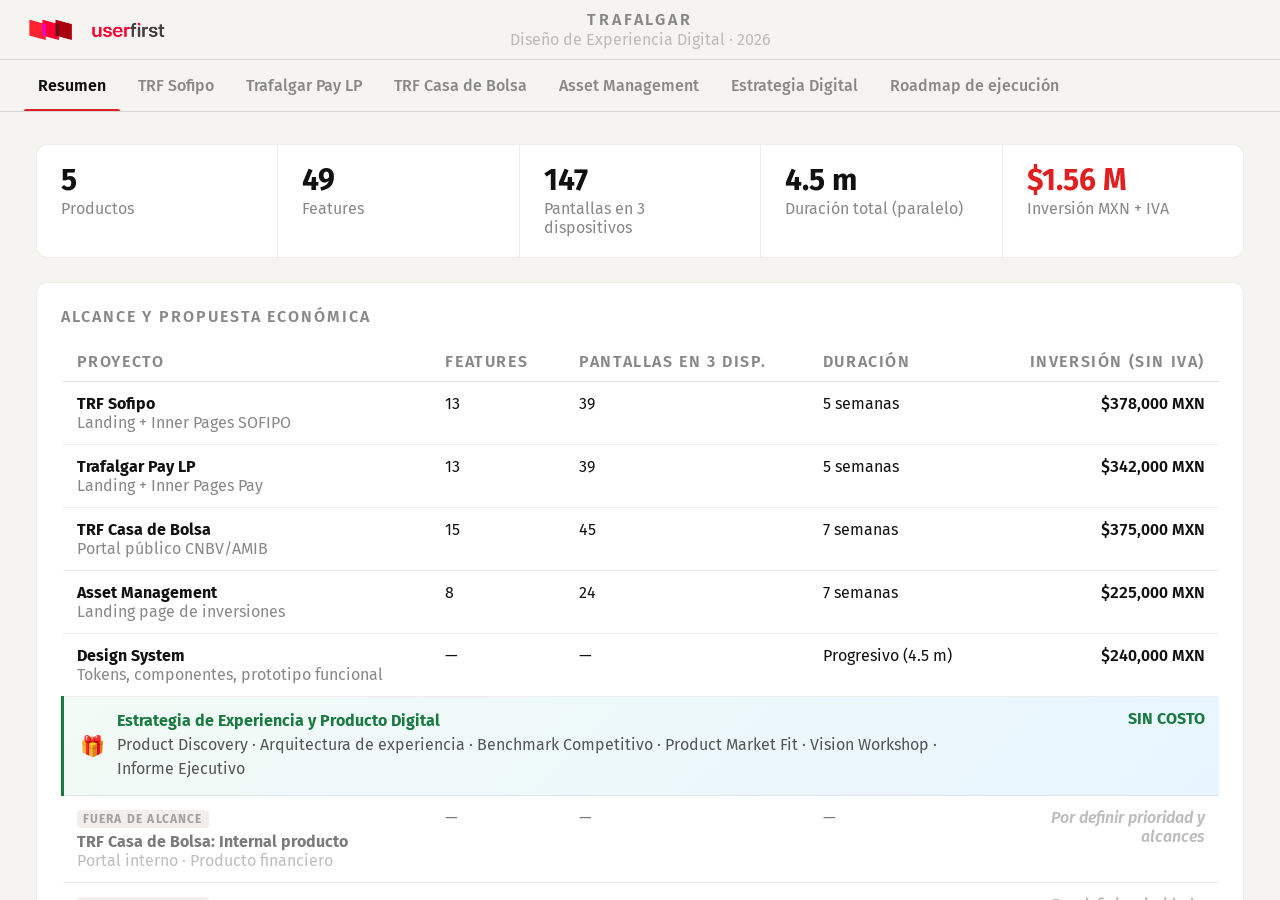
==== trafalgar/financial-proposal/proposal.html @ 9f77f856 "change the name" ====
<!DOCTYPE html>
<html lang="es">
<head>
<meta charset="UTF-8">
<meta name="viewport" content="width=device-width, initial-scale=1.0">
<title>Trafalgar · Diseño de Experiencia Digital · UserFirst Studio</title>
<link rel="preconnect" href="https://fonts.googleapis.com">
<link rel="preconnect" href="https://fonts.gstatic.com" crossorigin>
<link href="https://fonts.googleapis.com/css2?family=Fira+Sans:ital,wght@0,200;0,300;0,400;0,500;0,600;0,700;0,800;0,900;1,400;1,600&display=swap" rel="stylesheet">
<style>
:root {
  --bg:      #F5F4F1;
  --bg2:     #FFFFFF;
  --bg3:     #EDECEA;
  --bg4:     #E4E2DF;
  --border:  rgba(0,0,0,0.07);
  --border2: rgba(0,0,0,0.13);
  --ink:     #111111;
  --muted:   #555555;
  --subtle:  #888888;
  --hint:    #BBBBBB;
  --accent:  #E02020;
  --red:     #D81C1C;
  --amber:   #C97000;
  --blue:    #1B6FD8;
  --green:   #1A9148;
  --purple:  #6040CC;
  --font:    'Fira Sans', sans-serif;
  --nav-h:   60px;
  --tab-h:   52px;
  --fs-note:  16px;
  --fs-label: 16px;
  --fs-sm:    16px;
  --fs-body:  16px;
  --fs-card:  30px;
  --fs-stat:  38px;
  --fs-hl:    38px;
}
*,*::before,*::after{box-sizing:border-box;margin:0;padding:0}
html,body{width:100%;height:100%;overflow:hidden;background:var(--bg);color:var(--ink);font-family:var(--font);-webkit-font-smoothing:antialiased}

/* SHELL */
.shell{display:grid;grid-template-rows:var(--nav-h) var(--tab-h) 1fr;height:100vh;width:100vw}

/* NAVBAR */
.navbar{display:flex;align-items:center;justify-content:space-between;padding:0 28px;background:var(--bg);border-bottom:.5px solid var(--border2);position:relative;z-index:20}
.nav-logo{display:flex;align-items:center;text-decoration:none;height:100%}
.logo-img{height:24px;width:auto;display:block;object-fit:contain}
.nav-center{position:absolute;left:50%;transform:translateX(-50%);text-align:center}
.nav-client{font-size:var(--fs-sm);font-weight:600;letter-spacing:.18em;text-transform:uppercase;color:var(--subtle)}
.nav-doc{font-size:var(--fs-note);color:var(--hint);margin-top:1px}
.nav-right{display:flex;align-items:center;gap:12px}

/* VISTA TOGGLE */
.vista-toggle{display:flex;align-items:center;gap:8px;font-size:var(--fs-note);color:var(--subtle)}
.toggle-track{width:36px;height:20px;border-radius:10px;background:var(--bg4);border:1px solid var(--border2);cursor:pointer;position:relative;transition:background .2s}
.toggle-track.on{background:var(--accent)}
.toggle-knob{position:absolute;top:2px;left:2px;width:14px;height:14px;border-radius:50%;background:#fff;transition:left .2s;box-shadow:0 1px 3px rgba(0,0,0,.2)}
.toggle-track.on .toggle-knob{left:18px}
.vista-label{font-size:var(--fs-note);font-weight:500}

/* TABBAR */
.tabbar{display:flex;align-items:center;padding:0 24px;background:var(--bg);border-bottom:.5px solid var(--border2);position:relative;z-index:10;gap:4px}
.tab{background:none;border:none;padding:0 14px;height:var(--tab-h);font-family:var(--font);font-size:var(--fs-sm);font-weight:500;color:var(--subtle);cursor:pointer;position:relative;white-space:nowrap;transition:color .15s}
.tab:hover{color:var(--ink)}
.tab.active{color:var(--ink);font-weight:600}
.tab-indicator{position:absolute;bottom:0;height:2px;background:var(--accent);border-radius:2px 2px 0 0;transition:left .22s cubic-bezier(.4,0,.2,1),width .22s cubic-bezier(.4,0,.2,1)}

/* CONTENT AREA */
.content{overflow:hidden;position:relative}
.panels-track{display:flex;height:100%;transition:transform .28s cubic-bezier(.4,0,.2,1)}
.panel{min-width:100vw;height:100%;overflow-y:auto;padding:32px 36px 64px}

/* CARDS */
.c{background:var(--bg2);border:1px solid var(--border);border-radius:12px;padding:24px}
.c+.c{margin-top:16px}
.c-head{font-size:var(--fs-note);font-weight:600;letter-spacing:.12em;text-transform:uppercase;color:var(--subtle);margin-bottom:16px}
.c-title{font-size:22px;font-weight:700;color:var(--ink);margin-bottom:4px}
.c-sub{font-size:var(--fs-sm);color:var(--muted)}

/* GRIDS */
.g2{display:grid;grid-template-columns:1fr 1fr;gap:16px}
.g3{display:grid;grid-template-columns:repeat(3,1fr);gap:16px}
.g4{display:grid;grid-template-columns:repeat(4,1fr);gap:16px}
.g5{display:grid;grid-template-columns:repeat(5,1fr);gap:16px}

/* STAT STRIP */
.stat-strip{display:flex;gap:0;background:var(--bg2);border:1px solid var(--border);border-radius:12px;overflow:hidden;margin-bottom:24px}
.stat{flex:1;padding:20px 24px;border-right:1px solid var(--border)}
.stat:last-child{border-right:none}
.stat-val{font-size:var(--fs-card);font-weight:700;color:var(--ink);line-height:1}
.stat-val.accent{color:var(--accent)}
.stat-lbl{font-size:var(--fs-note);color:var(--subtle);margin-top:4px}

/* SECTION TITLE */
.section-title{font-size:20px;font-weight:700;color:var(--ink);margin-bottom:16px;padding-bottom:10px;border-bottom:1px solid var(--border)}
.section-sub{font-size:var(--fs-sm);color:var(--muted);margin-top:-10px;margin-bottom:16px}

/* TABLE */
.htable{width:100%;border-collapse:collapse;font-size:var(--fs-sm)}
.htable th{font-size:var(--fs-label);font-weight:600;letter-spacing:.1em;text-transform:uppercase;color:var(--subtle);padding:10px 14px;text-align:left;border-bottom:1px solid var(--border2)}
.htable td{padding:12px 14px;border-bottom:1px solid var(--border);vertical-align:top}
.htable tr:last-child td{border-bottom:none}
.htable tr:hover td{background:var(--bg3)}
.htable .num{text-align:right;font-variant-numeric:tabular-nums;font-weight:600}
.htable .total td{font-weight:700;background:var(--bg3);border-top:2px solid var(--border2)}
.htable .total td:first-child{border-radius:0 0 0 8px}
.htable .total td:last-child{border-radius:0 0 8px 0}

/* BADGE */
.badge{display:inline-block;font-size:var(--fs-label);font-weight:600;letter-spacing:.08em;text-transform:uppercase;padding:3px 8px;border-radius:4px;background:var(--bg3);color:var(--muted)}
.badge.green{background:#E6F4EC;color:var(--green)}
.badge.blue{background:#E6F0FB;color:var(--blue)}
.badge.amber{background:#FDF3E3;color:var(--amber)}
.badge.red{background:#FDECEA;color:var(--red)}
.badge.purple{background:#EEEAFF;color:var(--purple)}

/* PILL LIST */
.pill-list{display:flex;flex-wrap:wrap;gap:8px;margin-top:12px}
.pill{font-size:var(--fs-note);padding:4px 10px;border-radius:20px;background:var(--bg3);color:var(--muted);border:1px solid var(--border)}

/* GANTT */
.gantt-wrap{margin-top:8px;overflow-x:auto}
.gantt-grid{display:grid;gap:0}
.gantt-head{display:flex;border-bottom:1px solid var(--border2);margin-bottom:0}
.gantt-head-label{font-size:var(--fs-label);font-weight:600;letter-spacing:.1em;text-transform:uppercase;color:var(--subtle);padding:8px 0;text-align:center;border-right:1px solid var(--border)}
.gantt-head-label:last-child{border-right:none}
.gantt-row{display:flex;align-items:center;border-bottom:1px solid var(--border);min-height:44px}
.gantt-row:last-child{border-bottom:none}
.gantt-row-label{font-size:var(--fs-sm);font-weight:500;color:var(--ink);padding:8px 12px 8px 0;white-space:nowrap;min-width:180px}
.gantt-row-sub{font-size:var(--fs-note);color:var(--subtle)}
.gantt-cells{display:flex;flex:1}
.gantt-cell{flex:1;padding:6px 4px;border-right:1px solid var(--border);position:relative;min-height:44px}
.gantt-cell:last-child{border-right:none}
.gbar{border-radius:6px;height:24px;display:flex;align-items:center;padding:0 8px;font-size:var(--fs-note);font-weight:600;color:#fff;white-space:nowrap;overflow:hidden;text-overflow:ellipsis}
.gbar.sofipo{background:var(--blue)}
.gbar.casa{background:var(--purple)}
.gbar.am{background:var(--green)}
.gbar.pay{background:var(--amber)}
.gbar.ds{background:var(--accent)}

/* SCOPE TABLE */
.scope-section{margin-bottom:20px}
.scope-section h4{font-size:var(--fs-note);font-weight:600;letter-spacing:.1em;text-transform:uppercase;color:var(--subtle);margin-bottom:8px}
.scope-item{display:flex;align-items:flex-start;gap:8px;font-size:var(--fs-sm);padding:6px 0;border-bottom:1px solid var(--border)}
.scope-item:last-child{border-bottom:none}
.scope-dot{width:6px;height:6px;border-radius:50%;background:var(--hint);margin-top:6px;flex-shrink:0}
.scope-dot.in{background:var(--green)}
.scope-dot.out{background:var(--red)}

/* INTERNAL ONLY */
.internal-only{display:none}
body.internal .internal-only{display:block}
body.internal .client-only{display:none}
.client-only{display:block}

/* DIVIDER */
.divider{height:1px;background:var(--border);margin:24px 0}

/* PERSON TABLE */
.person-table{width:100%;border-collapse:collapse;font-size:var(--fs-sm)}
.person-table th{font-size:var(--fs-label);font-weight:600;letter-spacing:.1em;text-transform:uppercase;color:var(--subtle);padding:8px 12px;text-align:center;border-bottom:1px solid var(--border2);background:var(--bg3)}
.person-table th:first-child{text-align:left}
.person-table td{padding:10px 12px;border-bottom:1px solid var(--border);text-align:center;vertical-align:middle}
.person-table td:first-child{text-align:left;font-weight:500}
.person-table tr:last-child td{border-bottom:none;font-weight:700;background:var(--bg3)}
.pct{font-size:var(--fs-note);color:var(--subtle)}
.cost-cell{font-weight:600;color:var(--ink)}

/* INFO CARDS */
.info-row{display:flex;gap:12px;margin-bottom:12px;flex-wrap:wrap}
.info-card{flex:1;min-width:140px;background:var(--bg3);border-radius:8px;padding:14px 16px}
.info-card-lbl{font-size:var(--fs-label);font-weight:600;letter-spacing:.1em;text-transform:uppercase;color:var(--subtle);margin-bottom:4px}
.info-card-val{font-size:16px;font-weight:700;color:var(--ink)}
.info-card-val.accent{color:var(--accent)}

/* TAG */
.tag{display:inline-flex;align-items:center;gap:4px;font-size:var(--fs-note);padding:2px 8px;border-radius:4px;background:var(--bg3);color:var(--muted);font-weight:500}

/* INTERNAL CARD ACCENT */
.int-card{background:var(--bg2);border:1.5px solid rgba(224,32,32,.15);border-radius:12px;padding:24px}
.int-card-head{font-size:var(--fs-note);font-weight:600;letter-spacing:.1em;text-transform:uppercase;color:var(--accent);margin-bottom:16px;display:flex;align-items:center;gap:6px}
.int-badge{background:var(--accent);color:#fff;font-size:var(--fs-label);font-weight:700;padding:2px 7px;border-radius:4px;letter-spacing:.08em}

/* METHODOLOGY */
.method-step{display:flex;gap:16px;margin-bottom:24px}
.step-num{width:32px;height:32px;border-radius:50%;background:var(--accent);color:#fff;font-size:var(--fs-sm);font-weight:700;display:flex;align-items:center;justify-content:center;flex-shrink:0;margin-top:2px}
.step-body h4{font-size:16px;font-weight:700;color:var(--ink);margin-bottom:4px}
.step-body p{font-size:var(--fs-sm);color:var(--muted);line-height:1.6}

/* LEYENDA */
.leyenda{display:flex;gap:16px;flex-wrap:wrap;margin-top:12px}
.ley-item{display:flex;align-items:center;gap:6px;font-size:var(--fs-note);color:var(--muted)}
.ley-dot{width:12px;height:12px;border-radius:3px}



/* EXPANDABLE PROJECT ROW */
.proj-row-wrap { border-bottom:1px solid var(--border); }
.proj-row-wrap:last-of-type { border-bottom:none; }
.proj-row { display:flex; align-items:center; min-height:52px; cursor:pointer; transition:background .15s; }
.proj-row:hover { background:rgba(0,0,0,.02); }
.proj-toggle-icon { font-size:9px; color:var(--hint); transition:transform .2s; flex-shrink:0; margin-right:6px; }
.proj-row.open .proj-toggle-icon { transform:rotate(90deg); color:var(--subtle); }
.proj-expand { display:none; background:var(--bg2); border-top:1px solid var(--border2); padding:20px 20px 20px 0; }
.proj-expand.open { display:block; }

/* DEEP DIVE COLLAPSIBLE */
.deepdive-toggle {
  display:flex; align-items:center; gap:10px; cursor:pointer;
  padding:14px 18px; background:var(--bg3); border:1px solid var(--border2);
  border-radius:10px; font-size:var(--fs-sm); font-weight:600; color:var(--ink);
  list-style:none; user-select:none; transition:background .15s;
}
.deepdive-toggle:hover { background:var(--bg4); }
.deepdive-toggle::marker, .deepdive-toggle::-webkit-details-marker { display:none; }
details.deepdive[open] .deepdive-toggle { border-radius:10px 10px 0 0; border-bottom:none; background:var(--bg4); }
.deepdive-arrow { font-size:10px; color:var(--subtle); transition:transform .2s; }
details.deepdive[open] .deepdive-arrow { transform:rotate(90deg); }
.deepdive-body {
  background:var(--bg3); border:1px solid var(--border2); border-top:none;
  border-radius:0 0 10px 10px; padding:24px;
}

/* MINI GANTT DARK */
.mg-wrap { font-family: var(--font); }
.mg-header { display:flex; margin-left:200px; margin-bottom:0; border-bottom:1px solid var(--border2); }
.mg-hcol { flex:1; text-align:center; font-size:10px; font-weight:600; letter-spacing:.12em;
  text-transform:uppercase; color:var(--subtle); padding:6px 0; border-right:1px solid var(--border); }
.mg-hcol:last-child { border-right:none; }
.mg-row { display:flex; align-items:center; min-height:46px; border-bottom:1px solid var(--border); }
.mg-row:last-child { border-bottom:none; }
.mg-label { width:200px; flex-shrink:0; padding:0 16px 0 0; }
.mg-label-main { font-size:16px; font-weight:600; color:var(--ink); }
.mg-label-sub { font-size:14px; color:var(--subtle); margin-top:1px; }
.mg-cells { flex:1; position:relative; height:46px; }
.mgbar { position:absolute; top:50%; transform:translateY(-50%); height:26px;
  border-radius:6px; display:flex; align-items:center; padding:0 10px;
  font-size:14px; font-weight:600; white-space:nowrap; overflow:hidden; }
.mgbar.teal   { background:#26B5A8; color:#fff; }
.mgbar.purple { background:#7B5EA7; color:#fff; }
.mgbar.amber  { background:#C97000; color:#fff; }
.mgbar.green  { background:#1A9148; color:#fff; }

.mg-note { font-size:16px; color:var(--subtle); margin-top:16px; line-height:1.6; }
.mg-note strong { color:var(--muted); }

/* RESPONSIVE adjustments */
@media(max-width:900px){.g4{grid-template-columns:repeat(2,1fr)}.g3{grid-template-columns:1fr 1fr}}

  .internal-only { display: none !important; }
  .client-only   { display: block !important; }
  .info-card-val.client-only { display: block !important; }
  .stat-val.accent.client-only { display: block !important; }
  .num.client-only { display: table-cell !important; }
</style>
</head>
<body>
<div class="shell">

<!-- NAVBAR -->
<nav class="navbar">
  <a class="nav-logo" href="https://www.userfirst.studio/" target="_blank">
    <img class="logo-img" src="[data-uri]" alt="UserFirst Studio">
  </a>
  <div class="nav-center">
    <div class="nav-client">TRAFALGAR</div>
    <div class="nav-doc">Diseño de Experiencia Digital · 2026</div>
  </div>
  <div class="nav-right">
    <div class="vista-toggle" style="display:none!important" onclick="toggleVista()">
      <span class="vista-label client-only" style="color:var(--subtle)">Vista Cliente</span>
      <span class="vista-label internal-only" style="color:var(--accent)">Vista Interna</span>
      <div class="toggle-track" id="vistaTrack">
        <div class="toggle-knob"></div>
      </div>
    </div>
  </div>
</nav>

<!-- TABBAR -->
<div class="tabbar" id="tabbar">
  <button class="tab active" onclick="goTo(0)">Resumen</button>
  <button class="tab" onclick="goTo(1)">TRF Sofipo</button>
  <button class="tab" onclick="goTo(2)">Trafalgar Pay LP</button>
  <button class="tab" onclick="goTo(3)">TRF Casa de Bolsa</button>
  <button class="tab" onclick="goTo(4)">Asset Management</button>
  <button class="tab" onclick="goTo(5)">Estrategia Digital</button>
  <button class="tab" onclick="goTo(5)">Roadmap de ejecución</button>
  <div class="tab-indicator" id="indicator"></div>
</div>

<!-- CONTENT -->
<div class="content">
<div class="panels-track" id="track">


<!-- ══════════════════════════════════════════════════════
     PANEL 0 — RESUMEN
══════════════════════════════════════════════════════ -->
<div class="panel" id="p0">

  <!-- STAT STRIP -->
  <div class="stat-strip">
    <div class="stat">
      <div class="stat-val">5</div>
      <div class="stat-lbl">Productos</div>
    </div>
    <div class="stat">
      <div class="stat-val">49</div>
      <div class="stat-lbl">Features</div>
    </div>
    <div class="stat">
      <div class="stat-val">147</div>
      <div class="stat-lbl">Pantallas en 3 dispositivos</div>
    </div>
    <div class="stat">
      <div class="stat-val">4.5 m</div>
      <div class="stat-lbl">Duración total (paralelo)</div>
    </div>
    <div class="stat">
      <div class="stat-val accent client-only">$1.56 M</div>
      <div class="stat-val accent internal-only">$1.27–1.56 M</div>
      <div class="stat-lbl">Inversión MXN + IVA</div>
    </div>
  </div>

  <!-- RESUMEN TABLE -->
  <div class="c">
    <div class="c-head">Alcance y Propuesta Económica</div>
    <table class="htable">
      <thead>
        <tr>
          <th>Proyecto</th>
          <th>Features</th>
          <th>Pantallas en 3 disp.</th>
          <th>Duración</th>
          <th class="num client-only">Inversión (sin IVA)</th>
          <th class="num internal-only">Rango Inversión (sin IVA)</th>
        </tr>
      </thead>
      <tbody>
        <tr>
          <td><strong>TRF Sofipo</strong><br><span style="font-size:var(--fs-note);color:var(--subtle)">Landing + Inner Pages SOFIPO</span></td>
          <td>13</td>
          <td>39</td>
          <td>5 semanas</td>
          <td class="num client-only">$378,000 MXN</td>
          <td class="num internal-only">$315,000 – $378,000 MXN</td>
        </tr>
        <tr>
          <td><strong>Trafalgar Pay LP</strong><br><span style="font-size:var(--fs-note);color:var(--subtle)">Landing + Inner Pages Pay</span></td>
          <td>13</td>
          <td>39</td>
          <td>5 semanas</td>
          <td class="num client-only">$342,000 MXN</td>
          <td class="num internal-only">$270,000 – $342,000 MXN</td>
        </tr>
        <tr>
          <td><strong>TRF Casa de Bolsa</strong><br><span style="font-size:var(--fs-note);color:var(--subtle)">Portal público CNBV/AMIB</span></td>
          <td>15</td>
          <td>45</td>
          <td>7 semanas</td>
          <td class="num client-only">$375,000 MXN</td>
          <td class="num internal-only">$300,000 – $375,000 MXN</td>
        </tr>
        <tr>
          <td><strong>Asset Management</strong><br><span style="font-size:var(--fs-note);color:var(--subtle)">Landing page de inversiones</span></td>
          <td>8</td>
          <td>24</td>
          <td>7 semanas</td>
          <td class="num client-only">$225,000 MXN</td>
          <td class="num internal-only">$180,000 – $225,000 MXN</td>
        </tr>
        <tr>
          <td><strong>Design System</strong><br><span style="font-size:var(--fs-note);color:var(--subtle)">Tokens, componentes, prototipo funcional</span></td>
          <td>—</td>
          <td>—</td>
          <td>Progresivo (4.5 m)</td>
          <td class="num client-only">$240,000 MXN</td>
          <td class="num internal-only">$200,000 – $240,000 MXN</td>
        </tr>
        <tr style="background:linear-gradient(135deg,#F2FBF5 0%,#E8F5FF 100%)">
          <td colspan="4" style="padding:14px 16px;border-left:3px solid #1A7A42">
            <div style="display:flex;align-items:center;gap:12px">
              <span style="font-size:20px;flex-shrink:0">🎁</span>
              <div>
                <div style="font-weight:700;font-size:var(--fs-sm);color:#1A7A42;margin-bottom:3px">Estrategia de Experiencia y Producto Digital</div>
                <div style="font-size:var(--fs-note);color:var(--muted);line-height:1.5">Product Discovery · Arquitectura de experiencia · Benchmark Competitivo · Product Market Fit · Vision Workshop · Informe Ejecutivo</div>
              </div>
            </div>
          </td>
          <td class="num client-only" style="color:#1A7A42;font-weight:700;font-size:var(--fs-sm);white-space:nowrap">SIN COSTO</td>
          <td class="num internal-only" style="color:#1A7A42;font-weight:700;font-size:var(--fs-sm)">Incluido</td>
        <tr style="opacity:.55">
          <td><span style="display:inline-block;font-size:12px;font-weight:700;letter-spacing:.1em;text-transform:uppercase;background:var(--bg4);color:var(--muted);border-radius:4px;padding:2px 6px;margin-bottom:4px">FUERA DE ALCANCE</span><br><strong>TRF Casa de Bolsa: Internal producto</strong><br><span style="font-size:var(--fs-note);color:var(--subtle)">Portal interno · Producto financiero</span></td>
          <td>—</td>
          <td>—</td>
          <td>—</td>
          <td class="num client-only"><span style="font-size:var(--fs-note);color:var(--subtle);font-style:italic">Por definir prioridad y alcances</span></td>
          <td class="num internal-only"><span style="font-size:var(--fs-note);color:var(--subtle);font-style:italic">Por definir prioridad y alcances</span></td>
        </tr>
        <tr style="opacity:.55">
          <td><span style="display:inline-block;font-size:12px;font-weight:700;letter-spacing:.1em;text-transform:uppercase;background:var(--bg4);color:var(--muted);border-radius:4px;padding:2px 6px;margin-bottom:4px">FUERA DE ALCANCE</span><br><strong>TRF Casa de Bolsa: Internal herramienta</strong><br><span style="font-size:var(--fs-note);color:var(--subtle)">Portal interno · Herramienta operativa</span></td>
          <td>—</td>
          <td>—</td>
          <td>—</td>
          <td class="num client-only"><span style="font-size:var(--fs-note);color:var(--subtle);font-style:italic">Por definir prioridad y alcances</span></td>
          <td class="num internal-only"><span style="font-size:var(--fs-note);color:var(--subtle);font-style:italic">Por definir prioridad y alcances</span></td>
        </tr>
        <tr style="opacity:.55">
          <td><span style="display:inline-block;font-size:12px;font-weight:700;letter-spacing:.1em;text-transform:uppercase;background:var(--bg4);color:var(--muted);border-radius:4px;padding:2px 6px;margin-bottom:4px">FUERA DE ALCANCE</span><br><strong>Onboarding: Empresas + PFAEs + PF</strong><br><span style="font-size:var(--fs-note);color:var(--subtle)">Flujos de alta digital</span></td>
          <td>—</td>
          <td>—</td>
          <td>—</td>
          <td class="num client-only"><span style="font-size:var(--fs-note);color:var(--subtle);font-style:italic">Por definir prioridad y alcances</span></td>
          <td class="num internal-only"><span style="font-size:var(--fs-note);color:var(--subtle);font-style:italic">Por definir prioridad y alcances</span></td>
        </tr>
        <tr style="opacity:.55">
          <td><span style="display:inline-block;font-size:12px;font-weight:700;letter-spacing:.1em;text-transform:uppercase;background:var(--bg4);color:var(--muted);border-radius:4px;padding:2px 6px;margin-bottom:4px">FUERA DE ALCANCE</span><br><strong>TRF App</strong><br><span style="font-size:var(--fs-note);color:var(--subtle)">Aplicación móvil Trafalgar</span></td>
          <td>—</td>
          <td>—</td>
          <td>—</td>
          <td class="num client-only"><span style="font-size:var(--fs-note);color:var(--subtle);font-style:italic">Por definir prioridad y alcances</span></td>
          <td class="num internal-only"><span style="font-size:var(--fs-note);color:var(--subtle);font-style:italic">Por definir prioridad y alcances</span></td>
        </tr>
        <tr style="opacity:.55">
          <td><span style="display:inline-block;font-size:12px;font-weight:700;letter-spacing:.1em;text-transform:uppercase;background:var(--bg4);color:var(--muted);border-radius:4px;padding:2px 6px;margin-bottom:4px">FUERA DE ALCANCE</span><br><strong>TRF OnlineBanking</strong><br><span style="font-size:var(--fs-note);color:var(--subtle)">Portal de banca en línea</span></td>
          <td>—</td>
          <td>—</td>
          <td>—</td>
          <td class="num client-only"><span style="font-size:var(--fs-note);color:var(--subtle);font-style:italic">Por definir prioridad y alcances</span></td>
          <td class="num internal-only"><span style="font-size:var(--fs-note);color:var(--subtle);font-style:italic">Por definir prioridad y alcances</span></td>
        </tr>
      </tbody>
      <tfoot>
        <tr class="total">
          <td>TOTAL</td>
          <td>49</td>
          <td>147</td>
          <td>4.5 meses</td>
          <td class="num client-only">$1,560,000 MXN + IVA</td>
          <td class="num internal-only">$1,265,000 – $1,560,000 MXN + IVA</td>
        </tr>
      </tfoot>
    </table>
  </div>

  <div class="divider"></div>
  <div class="g2" style="gap:16px">

    <!-- DENTRO DEL ALCANCE -->
    <div class="c">
      <div class="c-head">✓ Dentro del Alcance</div>
      <div class="scope-section">
        <div class="scope-item"><div class="scope-dot in"></div><div>Diseño UX/UI en Figma (Desktop, Tablet, Mobile en paralelo)</div></div>
        <div class="scope-item"><div class="scope-dot in"></div><div>Design System progresivo: tokens, átomos, moléculas, organismos</div></div>
        <div class="scope-item"><div class="scope-dot in"></div><div>Prototipo funcional HTML/Markdown de cada elemento del DS</div></div>
        <div class="scope-item"><div class="scope-dot in"></div><div>Archivos Figma de cada producto y componente</div></div>
        <div class="scope-item"><div class="scope-dot in"></div><div>Flujo directo a Hi-Fi (sin wireframes separados)</div></div>
        <div class="scope-item"><div class="scope-dot in"></div><div>Copy UX colaborativo — validación escrita por Trafalgar</div></div>
        <div class="scope-item"><div class="scope-dot in"></div><div>1 visita presencial semanal por proyecto activo</div></div>
        <div class="scope-item"><div class="scope-dot in"></div><div>Páginas regulatorias CNBV, CONDUSEF, AMIB, BMV, SEGOB</div></div>
      </div>
    </div>

    <!-- FUERA DEL ALCANCE -->
    <div class="c">
      <div class="c-head">✗ Fuera del Alcance</div>
      <div class="scope-section">
        <div class="scope-item"><div class="scope-dot out"></div><div>Desarrollo e implementación (sólo diseño)</div></div>
        <div class="scope-item"><div class="scope-dot out"></div><div>Apertura de cuenta Empresas / PF / PF con Actividad Empresarial</div></div>
        <div class="scope-item"><div class="scope-dot out"></div><div>TRF Pay — Banca Transaccional</div></div>
        <div class="scope-item"><div class="scope-dot out"></div><div>Plataformas de trading (CICasa en línea, CITradr)</div></div>
        <div class="scope-item"><div class="scope-dot out"></div><div>Producción y redacción de contenido legal definitivo</div></div>
        <div class="scope-item"><div class="scope-dot out"></div><div>Fotografía, ilustración o motion design</div></div>
        <div class="scope-item"><div class="scope-dot out"></div><div>Integración de sistemas o APIs</div></div>
        <div class="scope-item"><div class="scope-dot out"></div><div>Mantenimiento post-entrega</div></div>
      </div>
    </div>
  </div>

  
  <!-- NOTA IVA -->


  <div class="divider"></div>

  <!-- CONDICIONES COMERCIALES -->
  <div class="c">
    <div class="c-head">Condiciones Comerciales</div>
    <div class="g2" style="gap:16px">
      <div>
        <table class="htable">
          <tbody>
            <tr><td><strong>Facturación</strong></td><td>MXN + IVA 16%. Factura electrónica (CFDI).</td></tr>
            <tr><td><strong>Forma de pago</strong></td><td>30% al inicio del proyecto, 30% al concluir el segundo mes y 40% a la entrega final.</td></tr>
            <tr><td><strong>Vigencia</strong></td><td>Esta propuesta tiene vigencia de 30 días naturales.</td></tr>
            <tr><td><strong>Ajustes de alcance</strong></td><td>Cambios fuera del alcance definido se cotizan por separado mediante orden de cambio.</td></tr>
          </tbody>
        </table>
      </div>
      <div>
        <table class="htable">
          <tbody>
            <tr><td><strong>Copy UX</strong></td><td>Trafalgar valida y aprueba por escrito cada texto antes de finalizar el diseño.</td></tr>
            <tr><td><strong>Contenido legal</strong></td><td>Los textos regulatorios son responsabilidad del área legal de Trafalgar.</td></tr>
            <tr><td><strong>Revisiones</strong></td><td>Hasta 2 rondas de revisión por feature incluidas en el precio.</td></tr>
            <tr><td><strong>Propiedad</strong></td><td>Los archivos Figma y el Design System pasan a propiedad de Trafalgar en la entrega final.</td></tr>
          </tbody>
        </table>
      </div>
    </div>
  </div>

  <div class="divider"></div>

  <div class="section-title">Metodología de Diseño de Experiencia Digital</div>

  <div class="g2" style="gap:16px;margin-bottom:24px">
    <div>
      <div class="c" style="margin-bottom:16px">
        <div class="c-head">Enfoque General</div>
        <p style="font-size:var(--fs-sm);color:var(--muted);line-height:1.7;margin-bottom:12px">Trabajamos con un enfoque <strong>Mobile First</strong> y un modelo de diseño desfasado: se autoriza parcialmente Mobile para avanzar en paralelo con Tablet y Desktop sin bloquear el progreso del equipo.</p>
        <p style="font-size:var(--fs-sm);color:var(--muted);line-height:1.7">El <strong>Design System</strong> actúa como columna vertebral que garantiza coherencia visual y funcional entre todos los productos.</p>
      </div>
    </div>

    <div class="c">
      <div class="c-head">Proceso por Producto</div>
            <div style="margin-bottom:20px;padding:14px 20px;background:var(--ink);border-radius:10px;display:flex;align-items:center;gap:14px">
          <div style="font-size:24px;flex-shrink:0">🏢</div>
          <div>
            <div style="font-size:11px;font-weight:700;letter-spacing:.12em;text-transform:uppercase;color:rgba(255,255,255,.5);margin-bottom:3px">Modalidad de trabajo</div>
            <div style="font-size:var(--fs-sm);font-weight:600;color:#fff">80% remoto · 20% presencial en oficinas de Insitum</div>
          </div>
        </div>
      <div class="method-step">
        <div class="step-num">1</div>
        <div class="step-body">
          <h4>Discovery &amp; Kick-off</h4>
          <p>Reunión de alineación con Trafalgar. Revisión de contenido existente, regulación aplicable, referencias visuales y objetivos de negocio. Definición del alcance detallado.</p>
        </div>
      </div>
      <div class="method-step">
        <div class="step-num">2</div>
        <div class="step-body">
          <h4>Design System Base / Extensión</h4>
          <p>En TRF Sofipo se construyen los tokens fundacionales (color, tipografía, espaciado, grids). Cada producto posterior extiende el DS con sus componentes específicos.</p>
        </div>
      </div>
      <div class="method-step">
        <div class="step-num">3</div>
        <div class="step-body">
          <h4>Diseño Hi-Fi D+T+M en paralelo</h4>
          <p>Directo a alta fidelidad usando el DS. Desktop, Tablet y Mobile se desarrollan simultáneamente. La IA genera variantes y explora opciones de composición.</p>
        </div>
      </div>
      <div class="method-step">
        <div class="step-num">4</div>
        <div class="step-body">
          <h4>Revisión semanal presencial</h4>
          <p>Una visita por semana por proyecto activo. Validación de avances, feedback estructurado, alineación de copy UX (Trafalgar valida por escrito).</p>
        </div>
      </div>
      <div class="method-step">
        <div class="step-num">5</div>
        <div class="step-body">
          <h4>Entrega y Handoff</h4>
          <p>Archivos Figma organizados con componentes, variables y especificaciones. Prototipo navegable. Para el DS: prototipo funcional HTML/Markdown de cada elemento.</p>
        </div>
      </div>
    </div>
  </div>

</div><!-- /p0 -->


<!-- ══════════════════════════════════════════════════════
     PANEL 1 — TRF SOFIPO
══════════════════════════════════════════════════════ -->
<div class="panel" id="p1">

  <div class="info-row">
    <div class="info-card"><div class="info-card-lbl">Producto</div><div class="info-card-val">TRF Sofipo</div></div>
    <div class="info-card"><div class="info-card-lbl">Features</div><div class="info-card-val">13</div></div>
    <div class="info-card"><div class="info-card-lbl">Pantallas</div><div class="info-card-val">39 <span style="font-size:16px;font-weight:400;color:var(--subtle)">(D+T+M)</span></div></div>
    <div class="info-card"><div class="info-card-lbl">Duración</div><div class="info-card-val">5 semanas</div></div>
    <div class="info-card"><div class="info-card-lbl">Inversión</div><div class="info-card-val accent client-only">$378,000 MXN</div><div class="info-card-val internal-only" style="font-size:14px">$315K–$378K MXN</div></div>
  </div>

  <div style="display:grid;grid-template-columns:220px 1fr 1fr;gap:16px;margin-bottom:16px;align-items:start">
    <div class="c" style="padding:0;overflow:hidden;align-self:start">
      <div style="padding:10px 14px 8px;border-bottom:1px solid var(--border)">
        <div style="font-size:var(--fs-label);font-weight:700;letter-spacing:.1em;color:var(--accent)">MOCKUP HI-FI</div>
      </div>
      <div style="padding:12px">
        <img src="[data-uri]" style="width:100%;display:block;border-radius:8px;overflow:hidden" alt="TRF Sofipo – sitio actual"/>
        <div style="margin-top:8px;font-size:var(--fs-note);color:var(--subtle);text-align:center;line-height:1.4">Mockup Hi-Fi · sitio actual</div>
      </div>
    </div>
    <div class="c">
      
  <!-- ASSESSMENT Sofipo -->
  <div style="margin:24px 0 28px 0">
    <div class="c-head">Diagnóstico · Situación Actual</div>
    <div style="display:grid;grid-template-columns:1fr 1fr;gap:16px">
      <div style="background:#FFF6F6;border:1.5px solid #F5C0C0;border-radius:10px;padding:18px 20px">
        <div style="font-size:11px;font-weight:700;letter-spacing:.12em;text-transform:uppercase;color:#C42B2B;margin-bottom:12px">⚠ Problemas identificados</div>
        <ul style="margin:0;padding-left:18px;line-height:1.75;font-size:var(--fs-sm);color:var(--ink)"><li>Onboarding sin progresión visual — el usuario no sabe en qué paso está ni cuánto falta</li><li>Arquitectura de navegación plana — acciones clave (abrir cuenta, simular) sin jerarquía diferenciada</li><li>Copy institucional — lenguaje regulatorio sin traducción al beneficio concreto del usuario</li><li>Ausencia de estados de feedback — transacciones y carga sin indicadores visuales claros</li></ul>
      </div>
      <div style="background:#F2FBF5;border:1.5px solid #A8E0C0;border-radius:10px;padding:18px 20px">
        <div style="font-size:11px;font-weight:700;letter-spacing:.12em;text-transform:uppercase;color:#1A7A42;margin-bottom:12px">✓ Soluciones propuestas</div>
        <ul style="margin:0;padding-left:18px;line-height:1.75;font-size:var(--fs-sm);color:var(--ink)"><li>Onboarding progresivo con stepper visual y microcopy contextual por paso</li><li>Rediseño de jerarquía con CTAs primarios diferenciados y flujo de conversión optimizado</li><li>Tono conversacional y humano, con mensajes de beneficio concreto (no solo descripción de producto)</li><li>Sistema de estados: loading, éxito, error y vacío — con iconografía y color consistentes</li></ul>
      </div>
    </div>
  </div>
  <div class="c-head">Features incluidas</div>
      <table class="htable">
        <thead><tr><th>#</th><th>Feature / Pantalla</th><th>Tipo</th></tr></thead>
        <tbody>
          <tr><td>1</td><td>Home / Presentación Principal</td><td><span class="badge blue">LP</span></td></tr>
          <tr><td>2</td><td>Ahorro — Sección</td><td><span class="badge">Anchor</span></td></tr>
          <tr><td>3</td><td>Crédito — Sección</td><td><span class="badge">Anchor</span></td></tr>
          <tr><td>4</td><td>Seguros — Sección</td><td><span class="badge">Anchor</span></td></tr>
          <tr><td>5</td><td>Quiénes Somos — Sección</td><td><span class="badge">Anchor</span></td></tr>
          <tr><td>6</td><td>Sucursales / Contacto — Sección</td><td><span class="badge">Anchor</span></td></tr>
          <tr><td>7</td><td>Membresía — Sección</td><td><span class="badge">Anchor</span></td></tr>
          <tr><td>8</td><td>Aviso de Privacidad</td><td><span class="badge green">Inner</span></td></tr>
          <tr><td>9</td><td>Términos y Condiciones</td><td><span class="badge green">Inner</span></td></tr>
          <tr><td>10</td><td>Marco Regulatorio CNBV</td><td><span class="badge green">Inner</span></td></tr>
          <tr><td>11</td><td>Información CONDUSEF</td><td><span class="badge green">Inner</span></td></tr>
          <tr><td>12</td><td>Estados Financieros</td><td><span class="badge green">Inner</span></td></tr>
          <tr><td>13</td><td>Preguntas Frecuentes</td><td><span class="badge green">Inner</span></td></tr>
        </tbody>
      </table>
    </div>

    <div style="display:flex;flex-direction:column;gap:16px">
      <div class="c">
        <div class="c-head">Entregables</div>
        <div class="pill-list">
          <span class="pill">Figma — Desktop</span>
          <span class="pill">Figma — Tablet</span>
          <span class="pill">Figma — Mobile</span>
          <span class="pill">Design System base (tokens + átomos)</span>
          <span class="pill">Handoff con especificaciones</span>
          <span class="pill">Prototipo navegable</span>
        </div>
      </div>
      <div class="c">
        <div class="c-head">Regulación aplicable</div>
        <div class="pill-list">
          <span class="pill">CNBV — SOFIPO</span>
          <span class="pill">CONDUSEF</span>
          <span class="pill">SEGOB</span>
          <span class="pill">LFPDPPP</span>
        </div>
      </div>
      <div class="c">
        <div class="c-head">Notas de alcance</div>
        <p style="font-size:var(--fs-sm);color:var(--muted);line-height:1.6">La Home es una sola página con 7 secciones ancladas al menú. Las 6 páginas internas regulatorias son páginas independientes. Cada Feature se diseña en Desktop, Tablet y Mobile en paralelo = 39 pantallas totales.</p>
      </div>
    </div>
  </div>

  <!-- INTERNAL: TEAM MODEL -->
  <div class="internal-only">
    <div class="int-card">
      <div class="int-card-head"><span class="int-badge">INTERNO</span> Modelo de Equipo — TRF Sofipo</div>
      <table class="person-table">
        <thead>
          <tr>
            <th>Perfil</th>
            <th>Sueldo Bruto</th>
            <th>Carga Social ×1.30</th>
            <th>Costo Neto/mes</th>
            <th>Asignación</th>
            <th>Costo al Proyecto</th>
          </tr>
        </thead>
        <tbody>
          <tr>
            <td>Chief Design Officer</td>
            <td>$250,000</td>
            <td>$325,000</td>
            <td>$325,000</td>
            <td>15%</td>
            <td class="cost-cell">$48,750</td>
          </tr>
          <tr>
            <td>Product Design Lead</td>
            <td>$120,000</td>
            <td>$156,000</td>
            <td>$156,000</td>
            <td>30%</td>
            <td class="cost-cell">$46,800</td>
          </tr>
          <tr>
            <td>Mid Product Design Lead</td>
            <td>$50,000</td>
            <td>$65,000</td>
            <td>$65,000</td>
            <td>50%</td>
            <td class="cost-cell">$32,500</td>
          </tr>
          <tr>
            <td>UX Writer</td>
            <td>$50,000</td>
            <td>$65,000</td>
            <td>$65,000</td>
            <td>25%</td>
            <td class="cost-cell">$16,250</td>
          </tr>
          <tr>
            <td>Tools (Figma, Claude, AI)</td>
            <td>—</td>
            <td>—</td>
            <td>—</td>
            <td>—</td>
            <td class="cost-cell">$5,000</td>
          </tr>
          <tr>
            <td>Visitas cliente (4/mes)</td>
            <td>—</td>
            <td>—</td>
            <td>—</td>
            <td>—</td>
            <td class="cost-cell">$2,500</td>
          </tr>
          <tr>
            <td><strong>TOTAL / mes</strong></td>
            <td>—</td><td>—</td><td>—</td><td>—</td>
            <td class="cost-cell"><strong>$151,800</strong></td>
          </tr>
        </tbody>
      </table>
      <div style="margin-top:16px;display:flex;gap:24px;flex-wrap:wrap">
        <div><span style="font-size:var(--fs-note);color:var(--subtle)">Costo total (1.5 meses)</span><br><strong>~$227,700 MXN</strong></div>
        <div><span style="font-size:var(--fs-note);color:var(--subtle)">Precio mínimo cotizado</span><br><strong>$315,000 MXN</strong></div>
        <div><span style="font-size:var(--fs-note);color:var(--subtle)">Precio máximo cotizado</span><br><strong>$378,000 MXN</strong></div>
        <div><span style="font-size:var(--fs-note);color:var(--subtle)">Margen estimado</span><br><strong style="color:var(--green)">35–45%</strong></div>
      </div>
    </div>
  </div>

</div><!-- /p1 -->


<!-- ══════════════════════════════════════════════════════
     PANEL 2 — TRF CASA DE BOLSA
══════════════════════════════════════════════════════ -->
<div class="panel" id="p4">

  <div class="info-row">
    <div class="info-card"><div class="info-card-lbl">Producto</div><div class="info-card-val">Trafalgar Pay LP</div></div>
    <div class="info-card"><div class="info-card-lbl">Features</div><div class="info-card-val">13</div></div>
    <div class="info-card"><div class="info-card-lbl">Pantallas</div><div class="info-card-val">39 <span style="font-size:16px;font-weight:400;color:var(--subtle)">(D+T+M)</span></div></div>
    <div class="info-card"><div class="info-card-lbl">Duración</div><div class="info-card-val">5 semanas</div></div>
    <div class="info-card"><div class="info-card-lbl">Inversión</div><div class="info-card-val accent client-only">$342,000 MXN</div><div class="info-card-val internal-only" style="font-size:14px">$270K–$342K MXN</div></div>
  </div>

  <div style="display:grid;grid-template-columns:220px 1fr 1fr;gap:16px;margin-bottom:16px;align-items:start">
    <div class="c" style="padding:0;overflow:hidden;align-self:start">
      <div style="padding:10px 14px 8px;border-bottom:1px solid var(--border)">
        <div style="font-size:var(--fs-label);font-weight:700;letter-spacing:.1em;color:var(--accent)">MOCKUP HI-FI</div>
      </div>
      <div style="padding:12px">
        <img src="[data-uri]" style="width:100%;display:block;border-radius:8px;overflow:hidden" alt="Trafalgar Pay LP – sitio actual"/>
        <div style="margin-top:8px;font-size:var(--fs-note);color:var(--subtle);text-align:center;line-height:1.4">Mockup Hi-Fi · sitio actual</div>
      </div>
    </div>
    <div class="c">
      
  <!-- ASSESSMENT Pay LP -->
  <div style="margin:24px 0 28px 0">
    <div class="c-head">Diagnóstico · Situación Actual</div>
    <div style="display:grid;grid-template-columns:1fr 1fr;gap:16px">
      <div style="background:#FFF6F6;border:1.5px solid #F5C0C0;border-radius:10px;padding:18px 20px">
        <div style="font-size:11px;font-weight:700;letter-spacing:.12em;text-transform:uppercase;color:#C42B2B;margin-bottom:12px">⚠ Problemas identificados</div>
        <ul style="margin:0;padding-left:18px;line-height:1.75;font-size:var(--fs-sm);color:var(--ink)"><li>Hero sin propuesta de valor única — no diferencia Trafalgar Pay de la competencia</li><li>Múltiples CTAs en competencia — el usuario no identifica qué acción tomar primero</li><li>Ausencia de prueba social ni casos de uso reales que generen confianza</li><li>Sección de planes sin contexto comparativo ni recomendación visualmente destacada</li></ul>
      </div>
      <div style="background:#F2FBF5;border:1.5px solid #A8E0C0;border-radius:10px;padding:18px 20px">
        <div style="font-size:11px;font-weight:700;letter-spacing:.12em;text-transform:uppercase;color:#1A7A42;margin-bottom:12px">✓ Soluciones propuestas</div>
        <ul style="margin:0;padding-left:18px;line-height:1.75;font-size:var(--fs-sm);color:var(--ink)"><li>Hero centrado en el beneficio principal con una sola promesa clara y directa</li><li>Flujo narrativo guiado: propuesta → beneficios → prueba social → conversión (un CTA primario)</li><li>Incorporación de logos de empresas clientes, métricas reales y testimonios verificables</li><li>Tabla de planes con comparativa visual, beneficio por nivel y opción "recomendada" destacada</li></ul>
      </div>
    </div>
  </div>
  <div class="c-head">Features incluidas</div>
      <table class="htable">
        <thead><tr><th>#</th><th>Feature / Pantalla</th><th>Tipo</th></tr></thead>
        <tbody>
          <tr><td>1</td><td>Hero / Home Principal</td><td><span class="badge blue">LP</span></td></tr>
          <tr><td>2</td><td>Funcionalidades — Sección</td><td><span class="badge">Anchor</span></td></tr>
          <tr><td>3</td><td>Planes y Precios</td><td><span class="badge">Anchor</span></td></tr>
          <tr><td>4</td><td>Integraciones</td><td><span class="badge">Anchor</span></td></tr>
          <tr><td>5</td><td>Seguridad y Cumplimiento</td><td><span class="badge">Anchor</span></td></tr>
          <tr><td>6</td><td>Casos de Uso / Industrias</td><td><span class="badge">Anchor</span></td></tr>
          <tr><td>7</td><td>CTA / Contacto / Demo</td><td><span class="badge">Anchor</span></td></tr>
          <tr><td>8</td><td>Aviso de Privacidad</td><td><span class="badge green">Inner</span></td></tr>
          <tr><td>9</td><td>Términos y Condiciones</td><td><span class="badge green">Inner</span></td></tr>
          <tr><td>10</td><td>Cumplimiento Regulatorio PCI/DSS</td><td><span class="badge green">Inner</span></td></tr>
          <tr><td>11</td><td>Comisiones CNBV</td><td><span class="badge green">Inner</span></td></tr>
          <tr><td>12</td><td>Información CONDUSEF</td><td><span class="badge green">Inner</span></td></tr>
          <tr><td>13</td><td>Blog / Recursos (estructura)</td><td><span class="badge green">Inner</span></td></tr>
        </tbody>
      </table>
    </div>

    <div style="display:flex;flex-direction:column;gap:16px">
      <div class="c">
        <div class="c-head">Entregables</div>
        <div class="pill-list">
          <span class="pill">Figma — Desktop</span>
          <span class="pill">Figma — Tablet</span>
          <span class="pill">Figma — Mobile</span>
          <span class="pill">Design System extendido (Pay)</span>
          <span class="pill">Prototipo navegable</span>
          <span class="pill">Handoff con especificaciones</span>
        </div>
      </div>
      <div class="c">
        <div class="c-head">Regulación aplicable</div>
        <div class="pill-list">
          <span class="pill">CNBV — Pagos</span>
          <span class="pill">CONDUSEF</span>
          <span class="pill">PCI/DSS (referencia)</span>
          <span class="pill">LFPDPPP</span>
        </div>
      </div>
      <div class="c">
        <div class="c-head">Fuera de alcance — este proyecto</div>
        <div class="pill-list">
          <span class="pill" style="background:#FDECEA;color:var(--red);border-color:#F5C2C0">Banca Transaccional (cotización aparte)</span>
          <span class="pill" style="background:#FDECEA;color:var(--red);border-color:#F5C2C0">App móvil</span>
        </div>
      </div>
    </div>
  </div>

  <div class="internal-only">
    <div class="int-card">
      <div class="int-card-head"><span class="int-badge">INTERNO</span> Modelo de Equipo — Trafalgar Pay LP</div>
      <table class="person-table">
        <thead>
          <tr><th>Perfil</th><th>Costo/mes</th><th>Asignación</th><th>Costo al Proyecto</th></tr>
        </thead>
        <tbody>
          <tr><td>Chief Design Officer</td><td>$325,000</td><td>10%</td><td class="cost-cell">$32,500</td></tr>
          <tr><td>Product Design Lead</td><td>$156,000</td><td>25%</td><td class="cost-cell">$39,000</td></tr>
          <tr><td>Mid Product Design Lead</td><td>$65,000</td><td>45%</td><td class="cost-cell">$29,250</td></tr>
          <tr><td>UX Writer</td><td>$65,000</td><td>20%</td><td class="cost-cell">$13,000</td></tr>
          <tr><td>Tools + visitas</td><td>—</td><td>—</td><td class="cost-cell">$5,000</td></tr>
          <tr><td><strong>TOTAL / mes</strong></td><td>—</td><td>—</td><td class="cost-cell"><strong>$118,750</strong></td></tr>
        </tbody>
      </table>
      <div style="margin-top:16px;display:flex;gap:24px;flex-wrap:wrap">
        <div><span style="font-size:var(--fs-note);color:var(--subtle)">Costo total (1.5 meses)</span><br><strong>~$178,125 MXN</strong></div>
        <div><span style="font-size:var(--fs-note);color:var(--subtle)">Precio mínimo</span><br><strong>$270,000 MXN</strong></div>
        <div><span style="font-size:var(--fs-note);color:var(--subtle)">Precio máximo</span><br><strong>$342,000 MXN</strong></div>
        <div><span style="font-size:var(--fs-note);color:var(--subtle)">Margen estimado</span><br><strong style="color:var(--green)">40–53%</strong></div>
      </div>
    </div>
  </div>

</div><!-- /p4 -->


<!-- ══════════════════════════════════════════════════════
     PANEL 5 — ROADMAP
══════════════════════════════════════════════════════ -->
<div class="panel" id="p2">

  <div class="info-row">
    <div class="info-card"><div class="info-card-lbl">Producto</div><div class="info-card-val">TRF Casa de Bolsa</div></div>
    <div class="info-card"><div class="info-card-lbl">Features</div><div class="info-card-val">15</div></div>
    <div class="info-card"><div class="info-card-lbl">Pantallas</div><div class="info-card-val">45 <span style="font-size:16px;font-weight:400;color:var(--subtle)">(D+T+M)</span></div></div>
    <div class="info-card"><div class="info-card-lbl">Duración</div><div class="info-card-val">7 semanas</div></div>
    <div class="info-card"><div class="info-card-lbl">Inversión</div><div class="info-card-val accent client-only">$375,000 MXN</div><div class="info-card-val internal-only" style="font-size:14px">$300K–$375K MXN</div></div>
  </div>

  <div style="display:grid;grid-template-columns:220px 1fr 1fr;gap:16px;margin-bottom:16px;align-items:start">
    <div class="c" style="padding:0;overflow:hidden;align-self:start">
      <div style="padding:10px 14px 8px;border-bottom:1px solid var(--border)">
        <div style="font-size:var(--fs-label);font-weight:700;letter-spacing:.1em;color:var(--accent)">MOCKUP HI-FI</div>
      </div>
      <div style="padding:12px">
        <img src="[data-uri]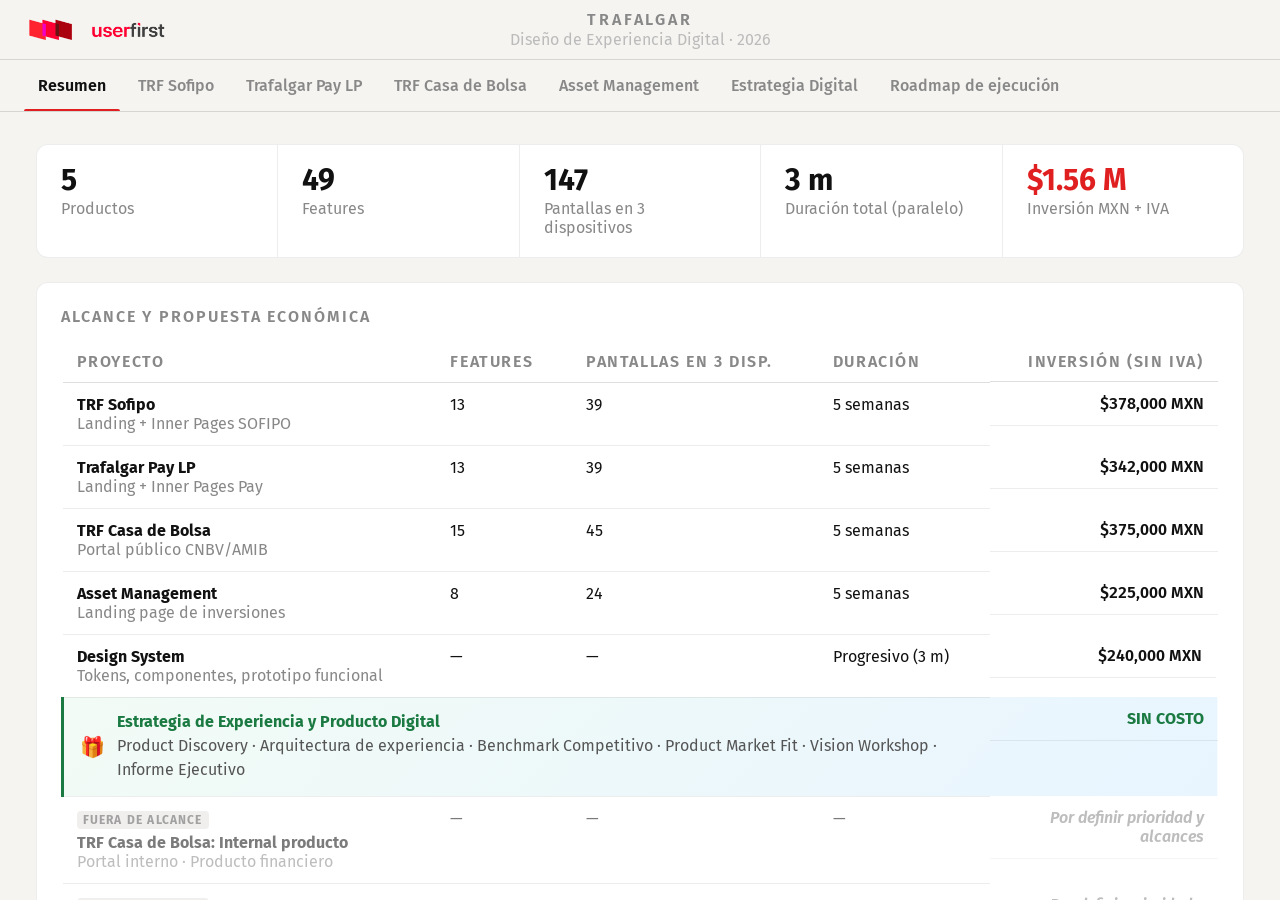
